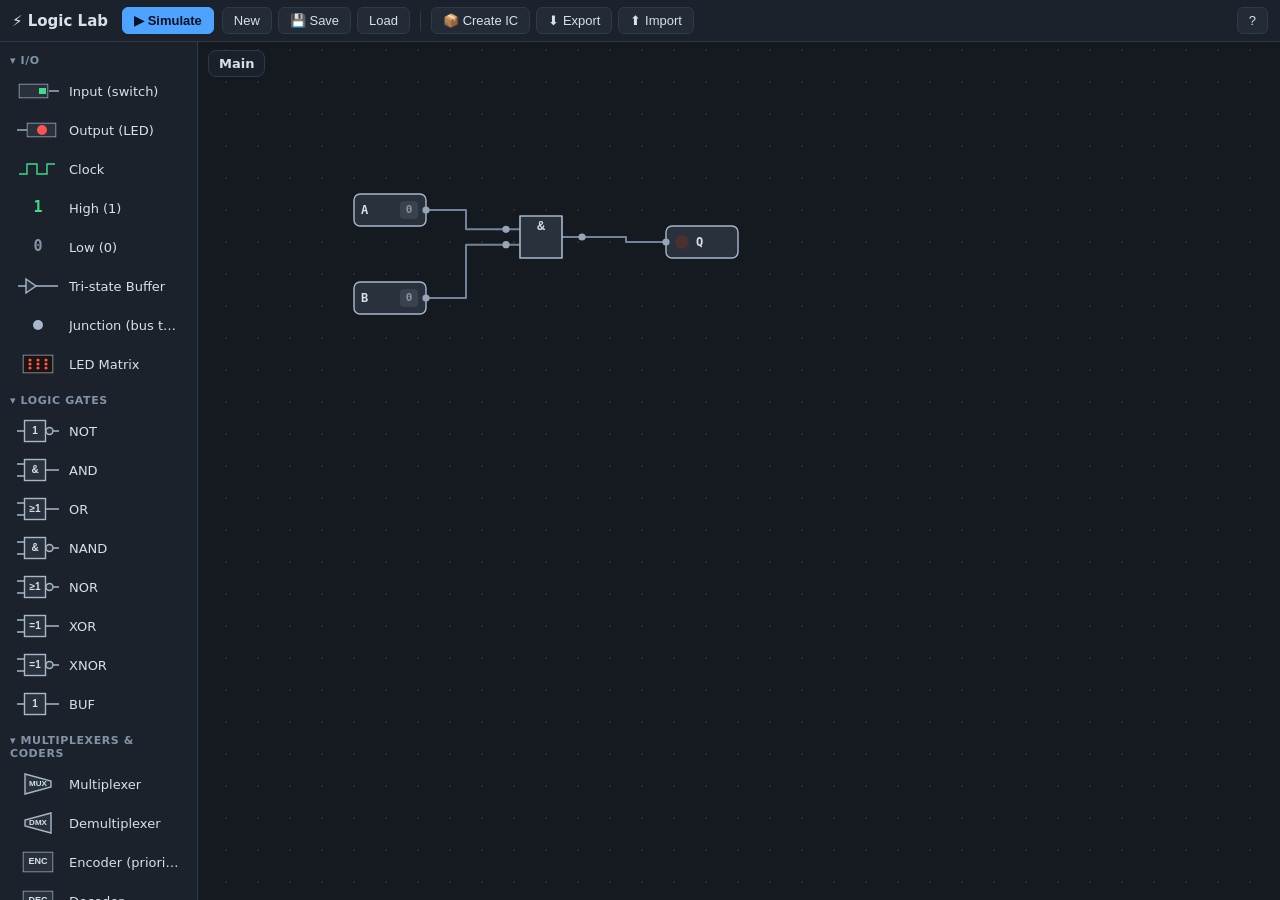
==== index.html @ ad16f236 "Initial commit" ====
<!DOCTYPE html>
<html lang="en">
<head>
<meta charset="UTF-8">
<meta name="viewport" content="width=device-width, initial-scale=1.0">
<title>Logic Lab — circuit simulator</title>
<link rel="stylesheet" href="style.css">
</head>
<body>

<header id="toolbar">
  <div class="brand">⚡ Logic&nbsp;Lab</div>
  <button id="modeBtn" class="primary" title="Switch between editing and simulation">▶ Simulate</button>

  <div class="group" id="editTools">
    <button id="newBtn" title="Clear the worksheet">New</button>
    <button id="saveBtn" title="Save sketch to browser storage">💾 Save</button>
    <button id="loadBtn" title="Load sketch from browser storage">Load</button>
    <span class="sep"></span>
    <button id="makeICBtn" title="Turn the current worksheet into a reusable component">📦 Create IC</button>
    <button id="exportBtn" title="Export all custom components as a JSON file">⬇ Export</button>
    <button id="importBtn" title="Import custom components from a JSON file">⬆ Import</button>
    <input type="file" id="importFile" accept=".json,application/json" hidden>
  </div>

  <div class="group hidden" id="simTools">
    <button id="playBtn" title="Run / pause the clock">▶ Run</button>
    <button id="prevBtn" title="Step back to the previous state">⏮ Prev</button>
    <button id="nextBtn" title="Manually toggle the clock">Next ⏭</button>
    <label class="freq">🕒
      <input type="range" id="freqSlider" min="-2" max="6" step="1" value="1">
      <span id="freqLabel">2 Hz</span>
    </label>
    <span id="clkIndicator" class="clk">CLK 0</span>
    <button id="resetBtn" title="Reset all stored states (flip-flops) to 0">Reset</button>
    <span class="sep"></span>
    <button id="inputsBtn">Inputs ▾</button>
    <button id="ttBtn">Truth table ▾</button>
    <button id="boolBtn">Boolean ▾</button>
    <button id="timelineBtn">Timeline ▾</button>
  </div>

  <div class="spacer"></div>
  <button id="helpBtn" title="Help">?</button>
</header>

<div id="main">
  <aside id="palette"></aside>
  <div id="inspector" class="hidden">
    <div id="inspCrumbs"></div>
    <canvas id="canvas2"></canvas>
    <div id="inspEmpty">Double-click a chip on the right to inspect its insides here (live).</div>
  </div>
  <div id="splitDivider" class="hidden" title="Drag to resize · double-click to close"></div>
  <div id="stage">
    <div id="crumbs"></div>
    <canvas id="canvas"></canvas>
    <div id="dropPanel" class="hidden"></div>
    <div id="boolPanel" class="hidden"></div>
    <div id="exprPopup" class="hidden"></div>
    <div id="toast" class="hidden"></div>
    <div id="ctxMenu" class="hidden"></div>
    <div id="timeline" class="hidden">
      <div class="tl-head">
        <span class="tl-title">📈 Timeline</span>
        <span class="tl-hint">one step per clock toggle / input change · untick a signal to hide it</span>
        <span class="spacer"></span>
        <button id="tlClear" class="mini-btn">clear</button>
        <button id="tlClose" class="mini-btn">✕</button>
      </div>
      <div class="tl-body">
        <div id="tlLabels"></div>
        <div id="tlScroll"><canvas id="tlCanvas"></canvas></div>
      </div>
    </div>
    <div id="helpPanel" class="hidden">
      <div class="help-box">
        <h2>How to use Logic Lab <button id="helpClose">✕</button></h2>
        <h3>Building (Edit mode)</h3>
        <ul>
          <li><b>Add components:</b> drag them from the left panel onto the worksheet. Gates use IEC symbols (<code>&amp;</code>=AND, <code>≥1</code>=OR, <code>=1</code>=XOR, <code>1</code>=NOT/buffer; a circle on the output = inverted).</li>
          <li><b>Wires:</b> drag from one pin to another pin (output → input). Wires run with 90° bends — <b>drag any segment sideways</b> to route it around components (dragging the end segments adds extra bends).</li>
          <li><b>Buses &amp; tri-state:</b> a <b>Tri-state Buffer</b> passes its data through when the enable input is high, and goes <b>high-impedance (Hi-Z)</b> — drawn as a dashed amber wire — when disabled. Hold <kbd>Shift</kbd> while dropping a wire onto an input to add a <i>second</i> driver, so several tri-state outputs can share one wire (a bus). Enable only one driver at a time; if two disagree the status shows <b>⚠ SHORT CIRCUIT</b>.</li>
          <li><b>Junctions:</b> drag a <b>Junction (bus tap)</b> onto the sheet to make a shared bus point. Wire several tri-state outputs <i>into</i> the dot (they merge automatically — no Shift needed), then wire <i>from</i> the dot to whatever reads the bus. The dot's colour follows the resolved bus value.</li>
          <li><b>Gate inputs:</b> select a gate, then use the <b>−</b> / <b>+</b> buttons above it to remove/add input pins (2–8).</li>
          <li><b>Mux &amp; coders:</b> the <b>Multiplexer</b>, <b>Demultiplexer</b>, <b>Encoder</b> and <b>Decoder</b> resize with the same <b>−</b> / <b>+</b> buttons — MUX/DEMUX step 2:1→4:1→8:1→16:1, and the encoder/decoder grow their address width to match. Data pins are <code>D</code>, select/address pins are <code>S</code>/<code>A</code>, outputs are <code>Y</code>. The encoder is a priority encoder (highest set input wins).</li>
          <li><b>LED Matrix:</b> a row/column display — pins along the left are <b>rows</b>, pins along the bottom are <b>columns</b>, and each LED lights when <i>both</i> its row and column line are high. Select it to get two <b>−</b> / <b>+</b> pairs above it (<b>rows</b> on the left, <b>cols</b> on the right). Drive it with a counter/decoder to scan it.</li>
          <li><b>Rename:</b> double-click an Input or Output to rename it.</li>
          <li><b>Delete:</b> right-click a component or wire for a menu (Delete, Rotate, Rename, Look inside), or select it and press <kbd>Delete</kbd>.</li>
          <li><b>Rotate:</b> right-click a tri-state buffer and choose <b>↻ Rotate 90°</b> to point it in any direction — the enable pin stays on the side of the triangle.</li>
          <li><b>Selecting several:</b> hold <kbd>Shift</kbd> and drag on empty space to draw a box around components (or Shift+click to toggle individual ones). Drag any selected component to move the whole group; press <kbd>Delete</kbd> to remove them all.</li>
          <li><b>Quick-add:</b> right-click empty space and hover <b>I/O</b> or <b>Logic Gates</b> to drop any component straight from the menu.</li>
          <li><b>Palette:</b> click a category heading to collapse or expand it (<b>Latches &amp; flip-flops</b> and <b>Registers &amp; counters</b> start collapsed).</li>
          <li><b>Copy / cut / paste:</b> select component(s) and use <kbd>Ctrl</kbd>+<kbd>C</kbd> / <kbd>Ctrl</kbd>+<kbd>X</kbd> / <kbd>Ctrl</kbd>+<kbd>V</kbd>. Pasted inputs/outputs get a suffix (<code>(1)</code>, <code>(2)</code>…) if their label is already in use.</li>
          <li><b>View:</b> mouse-wheel zooms, drag empty space to pan.</li>
        </ul>
        <h3>Custom components (ICs)</h3>
        <ul>
          <li>Build a circuit using <b>Input</b> / <b>Output</b> components for the pins, then press <b>📦 Create IC</b>. The inputs/outputs (top-to-bottom) become the chip's pins.</li>
          <li>Your chips appear under <b>My Components</b> — drag them out like any other part, and use them inside new chips.</li>
          <li><b>Double-click a chip</b> to look inside it (read-only). In <b>edit</b> mode it opens in place (use the breadcrumb bar to go back).</li>
          <li><b>Side-by-side inspector (sim mode):</b> drag the handle on the left edge of the worksheet to pull out a second canvas like a curtain. Double-click any chip while simulating to show its insides there — so you watch the inside and the outside live at the same time. The inspector pans (drag), zooms (wheel), drills deeper (double-click a nested chip), and you can toggle its inputs by clicking them. Drag the divider to resize, double-click it (or press <kbd>Esc</kbd>) to close.</li>
          <li><b>⬇ / ✕</b> on a custom component exports / deletes it. Use toolbar Export/Import to move components between sessions as JSON files.</li>
        </ul>
        <h3>Simulating</h3>
        <ul>
          <li>Click <b>▶ Simulate</b>. Click Input switches on the sheet to toggle them, or use the <b>Inputs ▾</b> menu (works even while you are inside a chip) — each input has a toggle <i>and</i> a momentary <b>⏼ hold</b> button that flips back when released.</li>
          <li><b>▶ Run</b> runs the clock at the slider frequency. <b>Next ⏭</b> toggles the clock by half a cycle manually, <b>⏮ Prev</b> steps back through history (also undoes input toggles).</li>
          <li>All <b>Clock</b> components output the same global clock signal.</li>
          <li><b>ƒ boxes</b> next to gate outputs: click to see the live boolean expression for that signal — green letters are currently high, and the popup follows the simulation.</li>
          <li><b>Truth table ▾</b> enumerates the worksheet inputs (up to 8). <b>Boolean ▾</b> shows the formula for every Output. <b>Timeline ▾</b> opens a timing diagram of CLK and all inputs/outputs — untick signals to hide them.</li>
          <li>In expressions: an overline = NOT, <code>·</code> = AND, <code>+</code> = OR, <code>⊕</code> = XOR, <code>prev</code> = a feedback signal (stored value), <code>0</code> = unconnected pin.</li>
          <li><b>74HC595:</b> like the real chip — shift data in on SHCP edges, copy to the outputs with an STCP edge. Tie <b>MR'</b> to High&nbsp;(1) for normal operation (it is an active-low reset); OE' high forces the outputs low.</li>
        </ul>
        <h3>Saving</h3>
        <ul>
          <li><b>💾 Save</b> stores the worksheet and your components in the browser (localStorage); it is loaded automatically next time.</li>
          <li><b>Export/Import</b> JSON files to keep custom components permanently or share them.</li>
        </ul>
      </div>
    </div>
  </div>
</div>

<script src="js/model.js"></script>
<script src="js/builtins.js"></script>
<script src="js/engine.js"></script>
<script src="js/render.js"></script>
<script src="js/interact.js"></script>
<script src="js/ui.js"></script>
<script src="js/main.js"></script>
</body>
</html>
---- style.css ----
* { box-sizing: border-box; margin: 0; padding: 0; }

:root {
  --bg: #11151b;
  --panel: #1b222b;
  --panel2: #222b36;
  --edge: #2f3a47;
  --text: #d7e1ea;
  --dim: #8294a6;
  --accent: #4da3ff;
  --on: #3fdc8b;
  --warn: #ff6b6b;
}

html, body { height: 100%; }
body {
  font-family: "Segoe UI", system-ui, sans-serif;
  background: var(--bg);
  color: var(--text);
  display: flex;
  flex-direction: column;
  overflow: hidden;
  user-select: none;
}

/* ---------- toolbar ---------- */
#toolbar {
  display: flex;
  align-items: center;
  gap: 8px;
  padding: 7px 12px;
  background: var(--panel);
  border-bottom: 1px solid var(--edge);
  flex-wrap: wrap;
  z-index: 30;
}
.brand { font-weight: 700; font-size: 15px; margin-right: 6px; white-space: nowrap; }
#toolbar .group { display: flex; align-items: center; gap: 6px; flex-wrap: wrap; }
#toolbar .spacer { flex: 1; }
#toolbar .sep { width: 1px; height: 20px; background: var(--edge); margin: 0 4px; }

button {
  background: var(--panel2);
  color: var(--text);
  border: 1px solid var(--edge);
  border-radius: 6px;
  padding: 5px 11px;
  font-size: 13px;
  cursor: pointer;
  white-space: nowrap;
}
button:hover { background: #2b3644; border-color: #3d4b5c; }
button:disabled { opacity: 0.4; cursor: default; }
button.primary { background: var(--accent); border-color: var(--accent); color: #06121f; font-weight: 600; }
button.primary:hover { background: #6cb4ff; }
button.active { background: #14532d; border-color: var(--on); color: var(--on); }

label.freq { display: flex; align-items: center; gap: 6px; font-size: 13px; color: var(--dim); }
label.freq input[type=range] { width: 110px; accent-color: var(--accent); }
#freqLabel { min-width: 52px; color: var(--text); font-variant-numeric: tabular-nums; }

.clk {
  font-size: 12px;
  font-family: Consolas, monospace;
  padding: 4px 8px;
  border-radius: 6px;
  border: 1px solid var(--edge);
  background: var(--panel2);
  color: var(--dim);
}
.clk.on { color: var(--on); border-color: var(--on); }
.clk.unstable { color: var(--warn); border-color: var(--warn); }

/* ---------- layout ---------- */
#main { flex: 1; display: flex; min-height: 0; }

#palette {
  width: 198px;
  background: var(--panel);
  border-right: 1px solid var(--edge);
  overflow-y: auto;
  padding: 8px;
  flex-shrink: 0;
}
body.sim #palette { opacity: 0.45; pointer-events: none; }

.pal-cat { margin-bottom: 12px; }
.pal-cat h4 {
  font-size: 11px;
  text-transform: uppercase;
  letter-spacing: 0.6px;
  color: var(--dim);
  margin: 4px 2px 6px;
  cursor: pointer;
  user-select: none;
}
.pal-cat h4:hover { color: var(--text); }
.pal-cat.collapsed .pal-body { display: none; }
.tool {
  display: flex;
  align-items: center;
  gap: 8px;
  padding: 4px 6px;
  margin-bottom: 3px;
  border: 1px solid transparent;
  border-radius: 6px;
  cursor: grab;
  font-size: 13px;
}
.tool:hover { background: var(--panel2); border-color: var(--edge); }
.tool canvas { flex-shrink: 0; border-radius: 3px; }
.tool .tname { flex: 1; overflow: hidden; text-overflow: ellipsis; white-space: nowrap; }
.tool .mini {
  background: none; border: none; padding: 1px 4px; font-size: 12px;
  color: var(--dim); cursor: pointer; border-radius: 4px;
}
.tool .mini:hover { color: var(--text); background: #36424f; }
.pal-empty { font-size: 12px; color: var(--dim); padding: 2px 6px; font-style: italic; }

#stage { flex: 1; position: relative; min-width: 0; background: #151a21; }
#canvas { position: absolute; inset: 0; display: block; }

/* ---------- split inspector pane (sim mode) ---------- */
#inspector {
  position: relative;
  flex-shrink: 0;
  background: #12161c;
  border-right: 1px solid var(--edge);
  overflow: hidden;
}
#canvas2 { position: absolute; inset: 0; display: block; }
#inspEmpty {
  position: absolute;
  inset: 0;
  display: flex;
  align-items: center;
  justify-content: center;
  text-align: center;
  padding: 0 28px;
  color: var(--dim);
  font-size: 13px;
  line-height: 1.6;
  pointer-events: none;
}
#inspCrumbs {
  position: absolute;
  top: 8px; left: 10px;
  z-index: 10;
  display: flex;
  align-items: center;
  gap: 4px;
  font-size: 12px;
  background: rgba(27, 34, 43, 0.92);
  border: 1px solid var(--edge);
  border-radius: 8px;
  padding: 4px 9px;
  max-width: calc(100% - 20px);
  flex-wrap: wrap;
}
#inspCrumbs .insp-title { color: var(--accent); font-weight: 600; }
#inspCrumbs .crumb { color: var(--accent); cursor: pointer; }
#inspCrumbs .crumb:hover { text-decoration: underline; }
#inspCrumbs .crumb.last { color: var(--text); cursor: default; font-weight: 600; }
#inspCrumbs .arrow { color: var(--dim); }
#inspCrumbs .x { margin-left: 4px; cursor: pointer; color: var(--dim); font-weight: 700; }
#inspCrumbs .x:hover { color: var(--warn); }

#splitDivider {
  flex-shrink: 0;
  width: 6px;
  cursor: ew-resize;
  background: var(--edge);
  position: relative;
}
#splitDivider:hover, #splitDivider.dragging { background: var(--accent); }
#splitDivider::after {
  content: "⋮";
  position: absolute;
  top: 50%; left: 50%;
  transform: translate(-50%, -50%);
  color: var(--text);
  font-size: 14px;
  opacity: 0.6;
}

/* ---------- breadcrumbs ---------- */
#crumbs {
  position: absolute;
  top: 8px; left: 10px;
  z-index: 10;
  display: flex;
  align-items: center;
  gap: 4px;
  font-size: 13px;
  background: rgba(27, 34, 43, 0.92);
  border: 1px solid var(--edge);
  border-radius: 8px;
  padding: 5px 10px;
  max-width: calc(100% - 20px);
  flex-wrap: wrap;
}
#crumbs .crumb { color: var(--accent); cursor: pointer; }
#crumbs .crumb:hover { text-decoration: underline; }
#crumbs .crumb.last { color: var(--text); cursor: default; font-weight: 600; }
#crumbs .crumb.last:hover { text-decoration: none; }
#crumbs .arrow { color: var(--dim); }
#crumbs .ro { color: var(--warn); font-size: 11px; margin-left: 6px; }
#crumbs .backbtn { padding: 1px 8px; font-size: 12px; margin-right: 4px; }

/* ---------- dropdown panels ---------- */
#dropPanel, #boolPanel {
  position: absolute;
  right: 10px;
  z-index: 20;
  width: 360px;
  max-width: calc(100% - 20px);
  overflow: auto;
  background: rgba(27, 34, 43, 0.97);
  border: 1px solid var(--edge);
  border-radius: 10px;
  padding: 12px;
  box-shadow: 0 8px 24px rgba(0,0,0,0.5);
}
#dropPanel {
  top: 8px;
  max-height: calc(60% - 24px);
}
#boolPanel {
  /* JS will set top dynamically; fallback if dropPanel is hidden */
  top: 8px;
  max-height: calc(50% - 24px);
}
#dropPanel h3, #boolPanel h3 { font-size: 13px; margin-bottom: 8px; display: flex; align-items: center; gap: 8px; }
#dropPanel h3 .x, #boolPanel h3 .x { margin-left: auto; }
#dropPanel .note, #boolPanel .note { font-size: 11px; color: var(--dim); margin: 6px 0; line-height: 1.5; }
#dropPanel .err, #boolPanel .err { font-size: 12px; color: var(--warn); margin: 6px 0; }

.in-row {
  display: flex; align-items: center; gap: 10px;
  padding: 4px 2px; font-size: 13px;
}
.in-row .lbl { flex: 1; font-family: Consolas, monospace; }
.sw {
  width: 44px; padding: 3px 0; text-align: center;
  font-family: Consolas, monospace; font-weight: 700;
  border-radius: 12px;
}
.sw.on { background: #14532d; border-color: var(--on); color: var(--on); }
.sw.hold { width: auto; padding: 3px 10px; font-weight: 400; font-size: 12px; }

/* boolean expression rendering */
.sg.on { color: var(--on); font-weight: 700; }
.sg.off { color: #9fb0c0; }
.ov {
  display: inline-block;
  border-top: 1.5px solid currentColor;
  padding: 0 1px;
  line-height: 1.25;
}

table.tt {
  border-collapse: collapse;
  font-family: Consolas, monospace;
  font-size: 12px;
  width: 100%;
}
table.tt th, table.tt td {
  border: 1px solid var(--edge);
  padding: 3px 8px;
  text-align: center;
}
table.tt th { background: var(--panel2); }
table.tt td.one { color: var(--on); font-weight: 700; }
table.tt td.zero { color: var(--dim); }
table.tt th.outcol { border-left: 2px solid #50617a; }
table.tt td.outcol { border-left: 2px solid #50617a; }
table.tt tr.tt-row { cursor: pointer; transition: background 0.1s; }
table.tt tr.tt-row:hover { background: rgba(63, 220, 139, 0.08); }
table.tt tr.tt-row.tt-active { background: rgba(63, 220, 139, 0.18); outline: 1px solid var(--on); }

.bool-row { margin-bottom: 8px; font-family: Consolas, monospace; font-size: 12.5px; line-height: 1.5; word-break: break-all; }
.bool-row b { color: var(--accent); }

/* ---------- expression popup ---------- */
#exprPopup {
  position: absolute;
  z-index: 25;
  max-width: 420px;
  background: rgba(27, 34, 43, 0.97);
  border: 1px solid var(--accent);
  border-radius: 8px;
  padding: 8px 10px;
  font-family: Consolas, monospace;
  font-size: 12.5px;
  box-shadow: 0 6px 18px rgba(0,0,0,0.5);
  word-break: break-all;
  line-height: 1.5;
}
#exprPopup .val { font-size: 11px; color: var(--dim); margin-bottom: 4px; }
#exprPopup .val b.on { color: var(--on); }
#exprPopup .val b.off { color: var(--warn); }

/* ---------- timeline ---------- */
#timeline {
  position: absolute;
  left: 0; right: 0; bottom: 0;
  z-index: 18;
  max-height: 46%;
  display: flex;
  flex-direction: column;
  background: rgba(27, 34, 43, 0.97);
  border-top: 1px solid var(--edge);
  box-shadow: 0 -6px 18px rgba(0,0,0,0.35);
}
.tl-head {
  display: flex;
  align-items: center;
  gap: 10px;
  padding: 6px 10px;
  border-bottom: 1px solid var(--edge);
  font-size: 12px;
  flex-shrink: 0;
}
.tl-head .tl-title { font-weight: 700; }
.tl-head .tl-hint { color: var(--dim); font-size: 11px; }
.tl-head .spacer { flex: 1; }
.mini-btn { padding: 2px 9px; font-size: 11px; }
.tl-body { display: flex; overflow-y: auto; min-height: 0; }
#tlLabels {
  width: 132px;
  flex-shrink: 0;
  border-right: 1px solid var(--edge);
  padding: 2px 0;
}
.tl-sig {
  height: 26px;
  display: flex;
  align-items: center;
  gap: 7px;
  padding: 0 8px;
  font-size: 12px;
  font-family: Consolas, monospace;
  cursor: pointer;
  white-space: nowrap;
  overflow: hidden;
}
.tl-sig input { accent-color: var(--accent); }
.tl-sig.off span { opacity: 0.4; text-decoration: line-through; }
.tl-sig .k-clk { color: var(--accent); }
.tl-sig .k-in { color: var(--text); }
.tl-sig .k-out { color: #ffb454; }
#tlScroll { flex: 1; overflow-x: auto; padding: 2px 0; }
#tlCanvas { display: block; }

/* ---------- context menu ---------- */
#ctxMenu {
  position: absolute;
  z-index: 35;
  min-width: 156px;
  background: rgba(27, 34, 43, 0.98);
  border: 1px solid var(--edge);
  border-radius: 8px;
  padding: 4px;
  box-shadow: 0 6px 18px rgba(0,0,0,0.5);
}
#ctxMenu .ctx-item {
  display: block;
  width: 100%;
  text-align: left;
  background: none;
  border: none;
  border-radius: 5px;
  padding: 6px 12px;
  font-size: 13px;
  color: var(--text);
  cursor: pointer;
  position: relative;
}
#ctxMenu .ctx-item:hover { background: var(--panel2); }
#ctxMenu .ctx-item.danger { color: var(--warn); }
#ctxMenu .ctx-item.danger:hover { background: #3a2230; }
#ctxMenu .ctx-sep { height: 1px; background: var(--edge); margin: 4px 2px; }
#ctxMenu .ctx-arrow { float: right; margin-left: 12px; color: var(--dim); }
#ctxMenu .ctx-sub {
  display: none;
  position: absolute;
  left: 100%;
  top: -5px;
  min-width: 168px;
  background: rgba(27, 34, 43, 0.98);
  border: 1px solid var(--edge);
  border-radius: 8px;
  padding: 4px;
  box-shadow: 0 6px 18px rgba(0,0,0,0.5);
}
#ctxMenu .ctx-item.has-sub:hover > .ctx-sub { display: block; }
#ctxMenu.flip-left .ctx-sub { left: auto; right: 100%; }

/* ---------- toast ---------- */
#toast {
  position: absolute;
  bottom: 18px; left: 50%;
  transform: translateX(-50%);
  z-index: 40;
  background: rgba(20, 26, 33, 0.95);
  border: 1px solid var(--edge);
  border-radius: 8px;
  padding: 8px 16px;
  font-size: 13px;
  max-width: 80%;
  text-align: center;
  pointer-events: none;
}

/* ---------- help ---------- */
#helpPanel {
  position: absolute; inset: 0;
  z-index: 50;
  background: rgba(0,0,0,0.55);
  display: flex;
  align-items: flex-start;
  justify-content: center;
  padding: 30px 16px;
  overflow: auto;
}
.help-box {
  background: var(--panel);
  border: 1px solid var(--edge);
  border-radius: 12px;
  padding: 20px 24px;
  max-width: 680px;
  font-size: 13.5px;
  line-height: 1.55;
  user-select: text;
}
.help-box h2 { font-size: 17px; margin-bottom: 10px; display: flex; }
.help-box h2 button { margin-left: auto; }
.help-box h3 { font-size: 14px; margin: 14px 0 4px; color: var(--accent); }
.help-box ul { padding-left: 20px; }
.help-box li { margin-bottom: 3px; }
.help-box kbd, .help-box code {
  background: var(--panel2);
  border: 1px solid var(--edge);
  border-radius: 4px;
  padding: 0 5px;
  font-family: Consolas, monospace;
  font-size: 12px;
}

.hidden { display: none !important; }
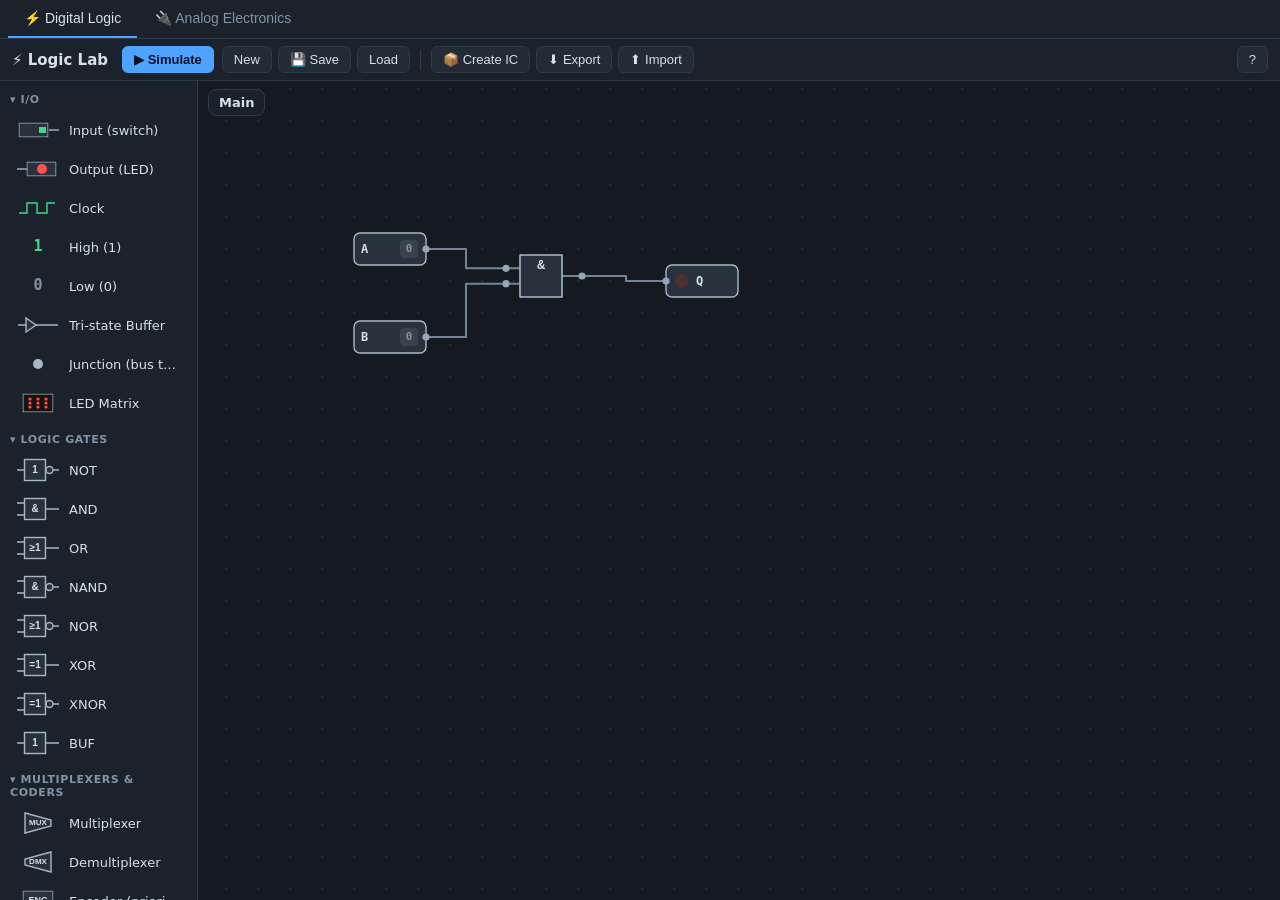
==== commit 03b888e1: "analog page" ====
--- a/index.html
+++ b/index.html
@@ -8,6 +8,12 @@
 </head>
 <body>
 
+<div id="tabbar">
+  <button class="tab active" data-tab="digital">⚡ Digital Logic</button>
+  <button class="tab" data-tab="analog">🔌 Analog Electronics</button>
+</div>
+
+<div id="digitalApp">
 <header id="toolbar">
   <div class="brand">⚡ Logic&nbsp;Lab</div>
   <button id="modeBtn" class="primary" title="Switch between editing and simulation">▶ Simulate</button>
@@ -121,6 +127,28 @@
     </div>
   </div>
 </div>
+</div><!-- /#digitalApp -->
+
+<div id="analogApp" class="hidden">
+  <header id="anToolbar">
+    <div class="brand">🔌 Analog&nbsp;Lab</div>
+    <button id="anModeBtn" class="primary" title="Solve / edit the circuit">▶ Simulate</button>
+    <div class="group">
+      <button id="anNewBtn" title="Clear the sheet">New</button>
+    </div>
+    <span id="anStatus" class="an-status"></span>
+    <div class="spacer"></div>
+    <div class="an-tip">DC circuits · click a meter while simulating for a readout</div>
+  </header>
+  <div id="anMain">
+    <aside id="anPalette"></aside>
+    <div id="anStage">
+      <canvas id="anCanvas"></canvas>
+      <div id="anMeters"></div>
+      <div id="anCtxMenu" class="hidden"></div>
+    </div>
+  </div>
+</div>
 
 <script src="js/model.js"></script>
 <script src="js/builtins.js"></script>
@@ -129,5 +157,10 @@
 <script src="js/interact.js"></script>
 <script src="js/ui.js"></script>
 <script src="js/main.js"></script>
+<script src="js/analog/model.js"></script>
+<script src="js/analog/engine.js"></script>
+<script src="js/analog/render.js"></script>
+<script src="js/analog/interact.js"></script>
+<script src="js/analog/ui.js"></script>
 </body>
 </html>
--- a/style.css
+++ b/style.css
@@ -448,3 +448,44 @@
 }
 
 .hidden { display: none !important; }
+
+/* ===================== analog simulator (tabs + app) ===================== */
+#tabbar { display: flex; gap: 2px; background: var(--panel); border-bottom: 1px solid var(--edge); padding: 0 8px; flex-shrink: 0; }
+#tabbar .tab { background: transparent; color: var(--dim); border: none; border-bottom: 2px solid transparent; padding: 10px 16px; font-size: 14px; cursor: pointer; border-radius: 0; }
+#tabbar .tab:hover { color: var(--text); }
+#tabbar .tab.active { color: var(--text); border-bottom-color: var(--accent); }
+
+#digitalApp, #analogApp { flex: 1; display: flex; flex-direction: column; min-height: 0; }
+
+#anToolbar { display: flex; align-items: center; gap: 10px; padding: 8px 12px; background: var(--panel); border-bottom: 1px solid var(--edge); flex-shrink: 0; flex-wrap: wrap; }
+#anToolbar .brand { font-weight: 700; letter-spacing: .3px; }
+#anToolbar .group { display: flex; gap: 6px; }
+#anToolbar .spacer { flex: 1; }
+#anToolbar .an-tip { color: var(--dim); font-size: 12px; }
+button.primary.live { background: var(--on); border-color: var(--on); }
+
+.an-status { font-size: 13px; padding: 3px 8px; border-radius: 6px; font-variant-numeric: tabular-nums; }
+.an-status.ok { color: var(--on); }
+.an-status.err { color: var(--warn); }
+
+#anMain { flex: 1; display: flex; min-height: 0; }
+#anPalette { width: 184px; background: var(--panel); border-right: 1px solid var(--edge); padding: 10px; overflow: auto; flex-shrink: 0; }
+#anPalette h3 { margin: 0 0 8px; font-size: 12px; text-transform: uppercase; letter-spacing: .5px; color: var(--dim); }
+.an-part { display: block; width: 100%; text-align: left; margin-bottom: 6px; background: var(--panel2); color: var(--text); border: 1px solid var(--edge); padding: 8px 10px; border-radius: 6px; cursor: pointer; font-size: 13px; }
+.an-part:hover { border-color: var(--accent); }
+.an-part.active { background: #0e3a5f; border-color: var(--accent); color: #fff; }
+.an-hint { color: var(--dim); font-size: 11px; line-height: 1.5; margin-top: 12px; }
+
+#anStage { flex: 1; position: relative; min-width: 0; overflow: hidden; }
+#anCanvas { display: block; width: 100%; height: 100%; cursor: crosshair; }
+
+#anCtxMenu { position: fixed; z-index: 60; background: var(--panel2); border: 1px solid var(--edge); border-radius: 6px; padding: 4px; min-width: 152px; box-shadow: 0 6px 20px rgba(0,0,0,.5); }
+.an-ctx-item { padding: 7px 12px; border-radius: 4px; cursor: pointer; font-size: 13px; }
+.an-ctx-item:hover { background: var(--accent); color: #06121f; }
+
+#anMeters { position: absolute; inset: 0; pointer-events: none; z-index: 20; }
+.an-meter { position: absolute; pointer-events: auto; width: 152px; background: var(--panel2); border: 1px solid var(--accent); border-radius: 8px; box-shadow: 0 8px 24px rgba(0,0,0,.55); overflow: hidden; }
+.am-head { display: flex; align-items: center; justify-content: space-between; background: var(--panel); padding: 6px 8px; cursor: move; font-size: 12px; color: var(--dim); }
+.am-close { background: transparent; border: none; color: var(--dim); cursor: pointer; font-size: 13px; padding: 0 2px; }
+.am-close:hover { color: var(--warn); }
+.am-val { padding: 14px 10px; text-align: center; font-size: 24px; font-weight: 700; color: var(--on); font-variant-numeric: tabular-nums; }
